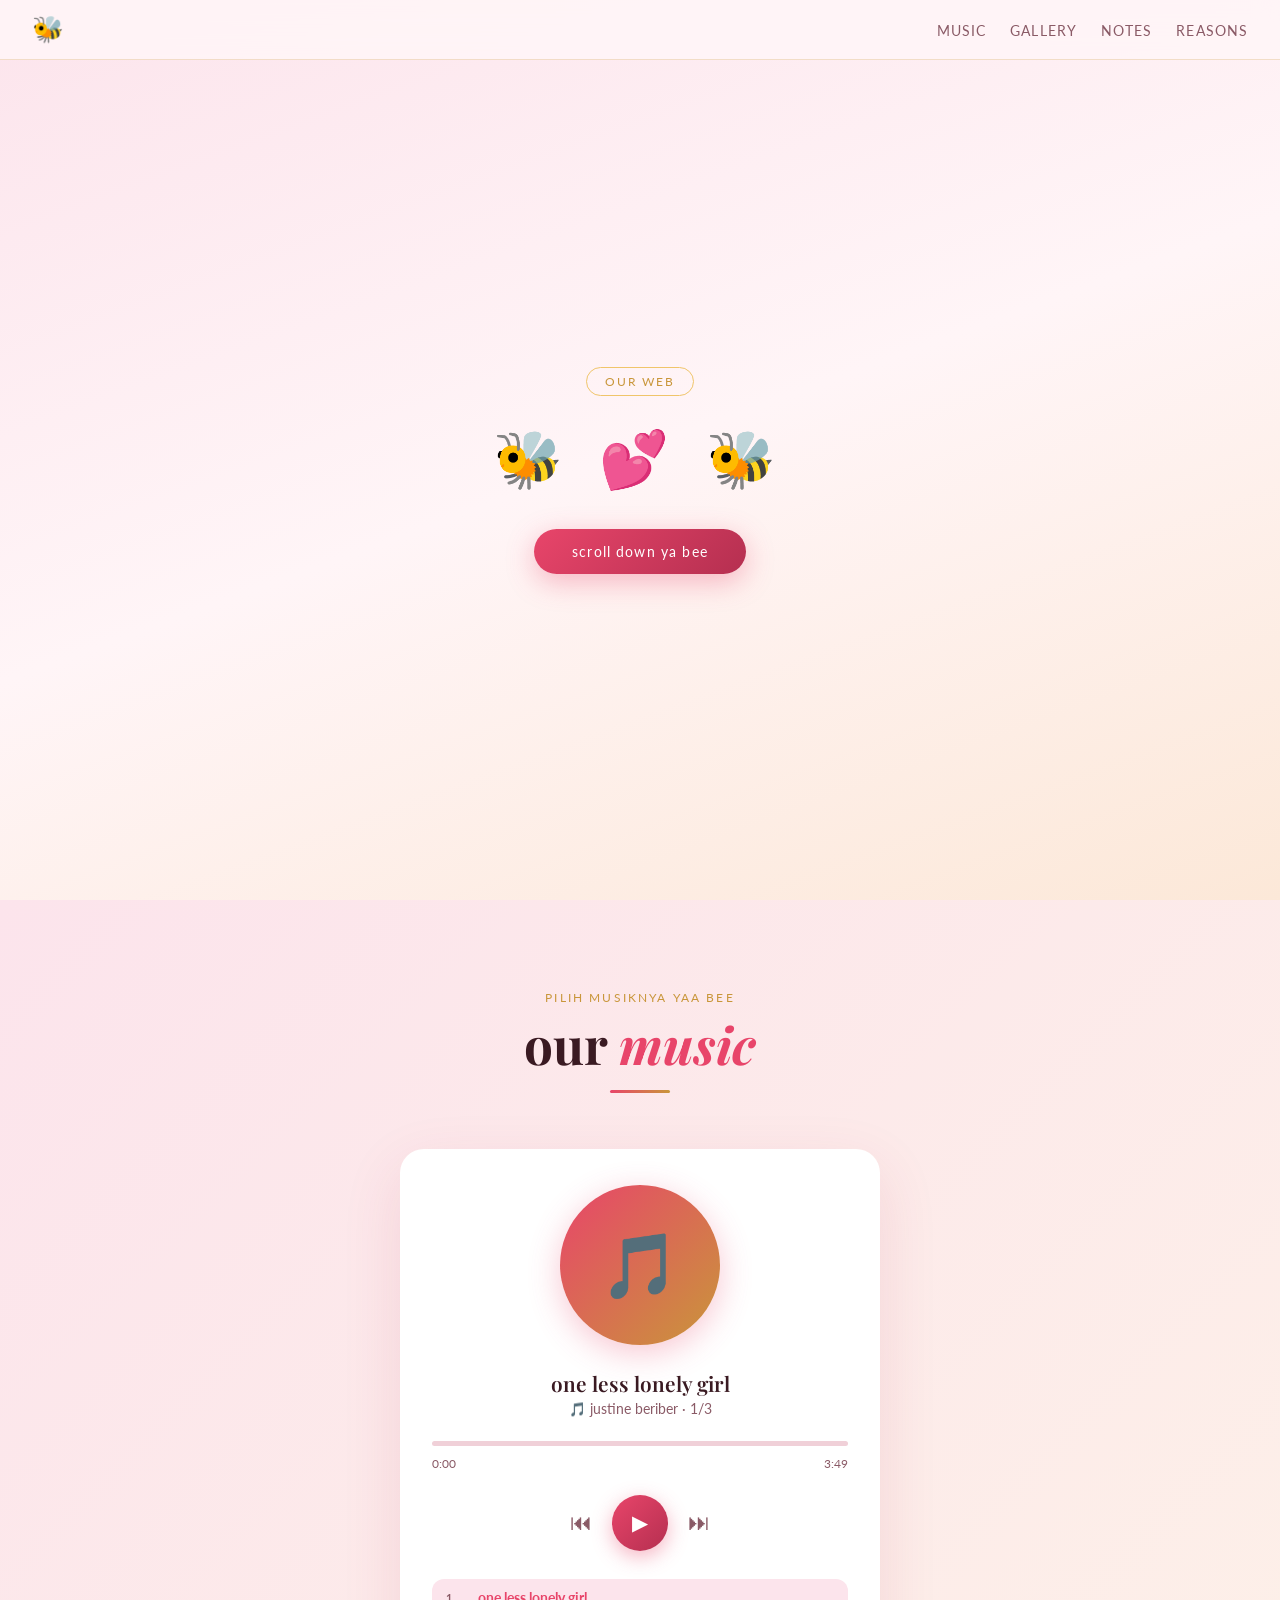
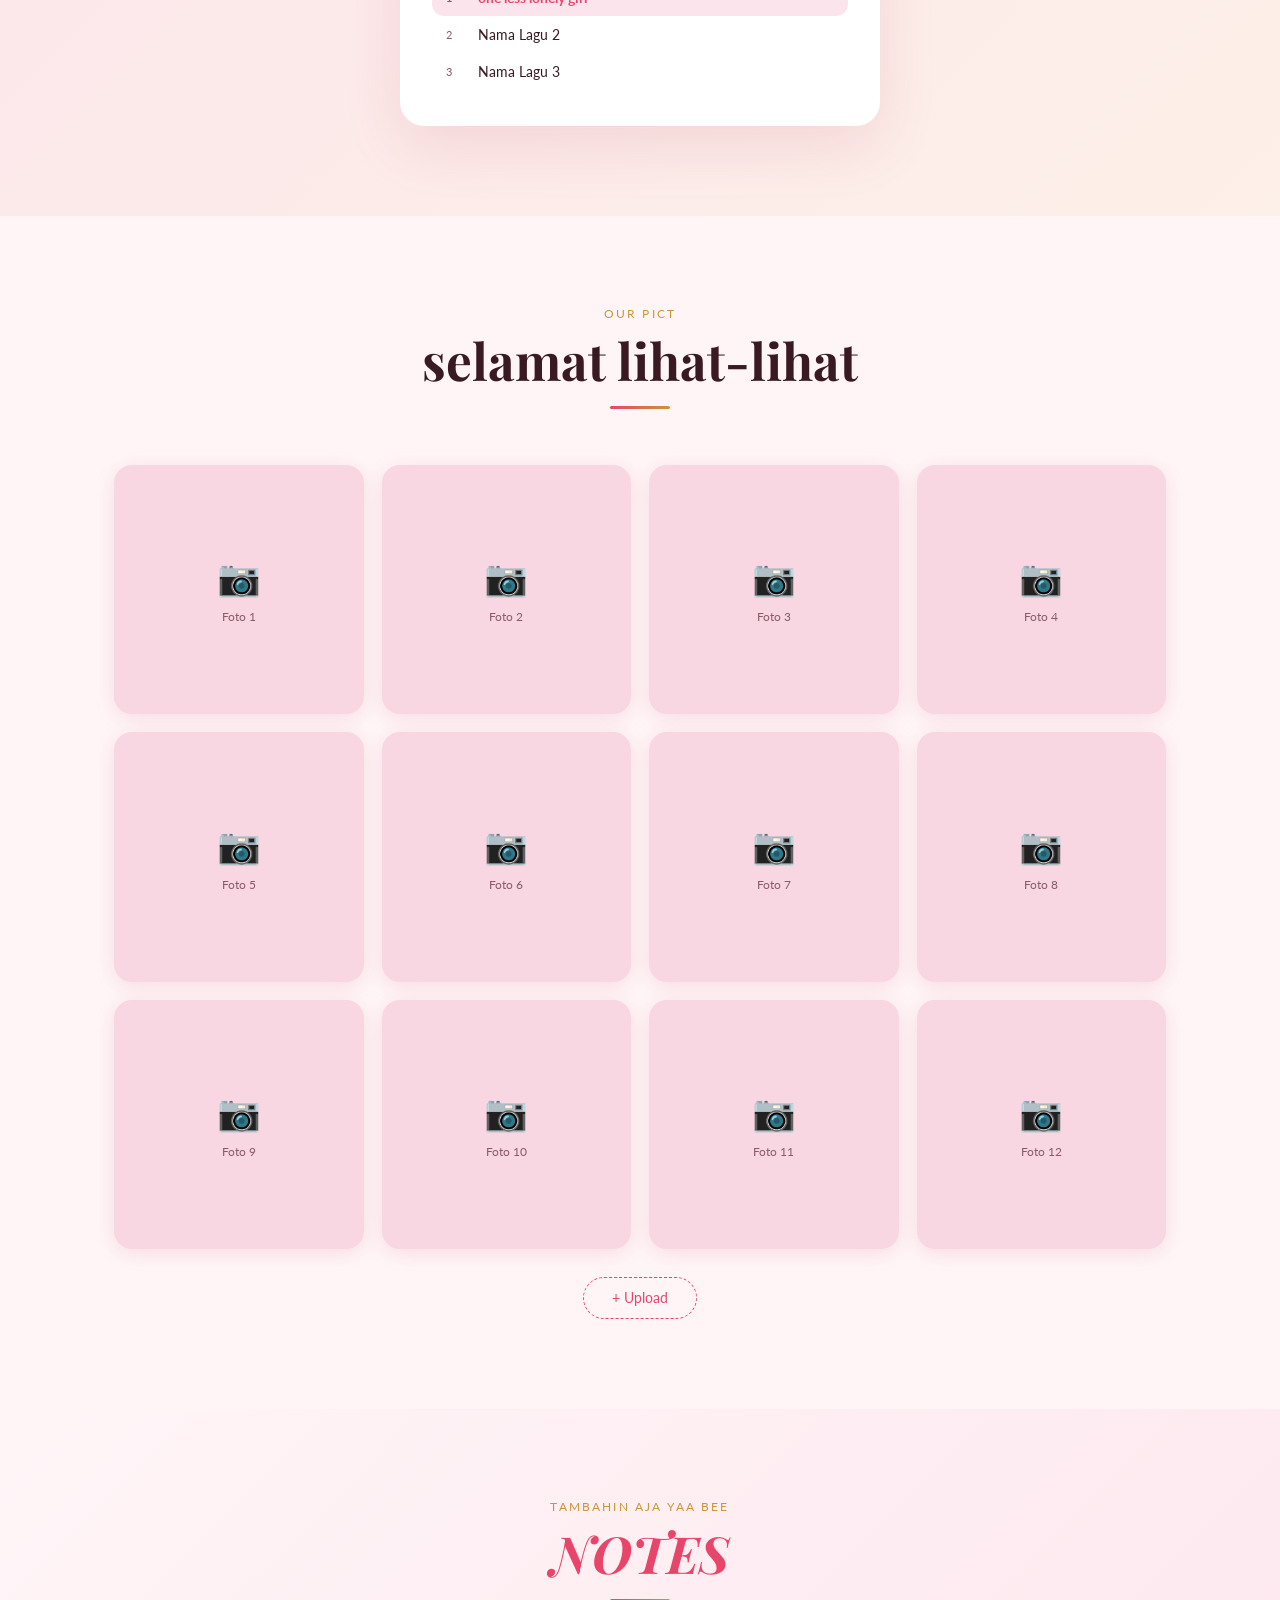
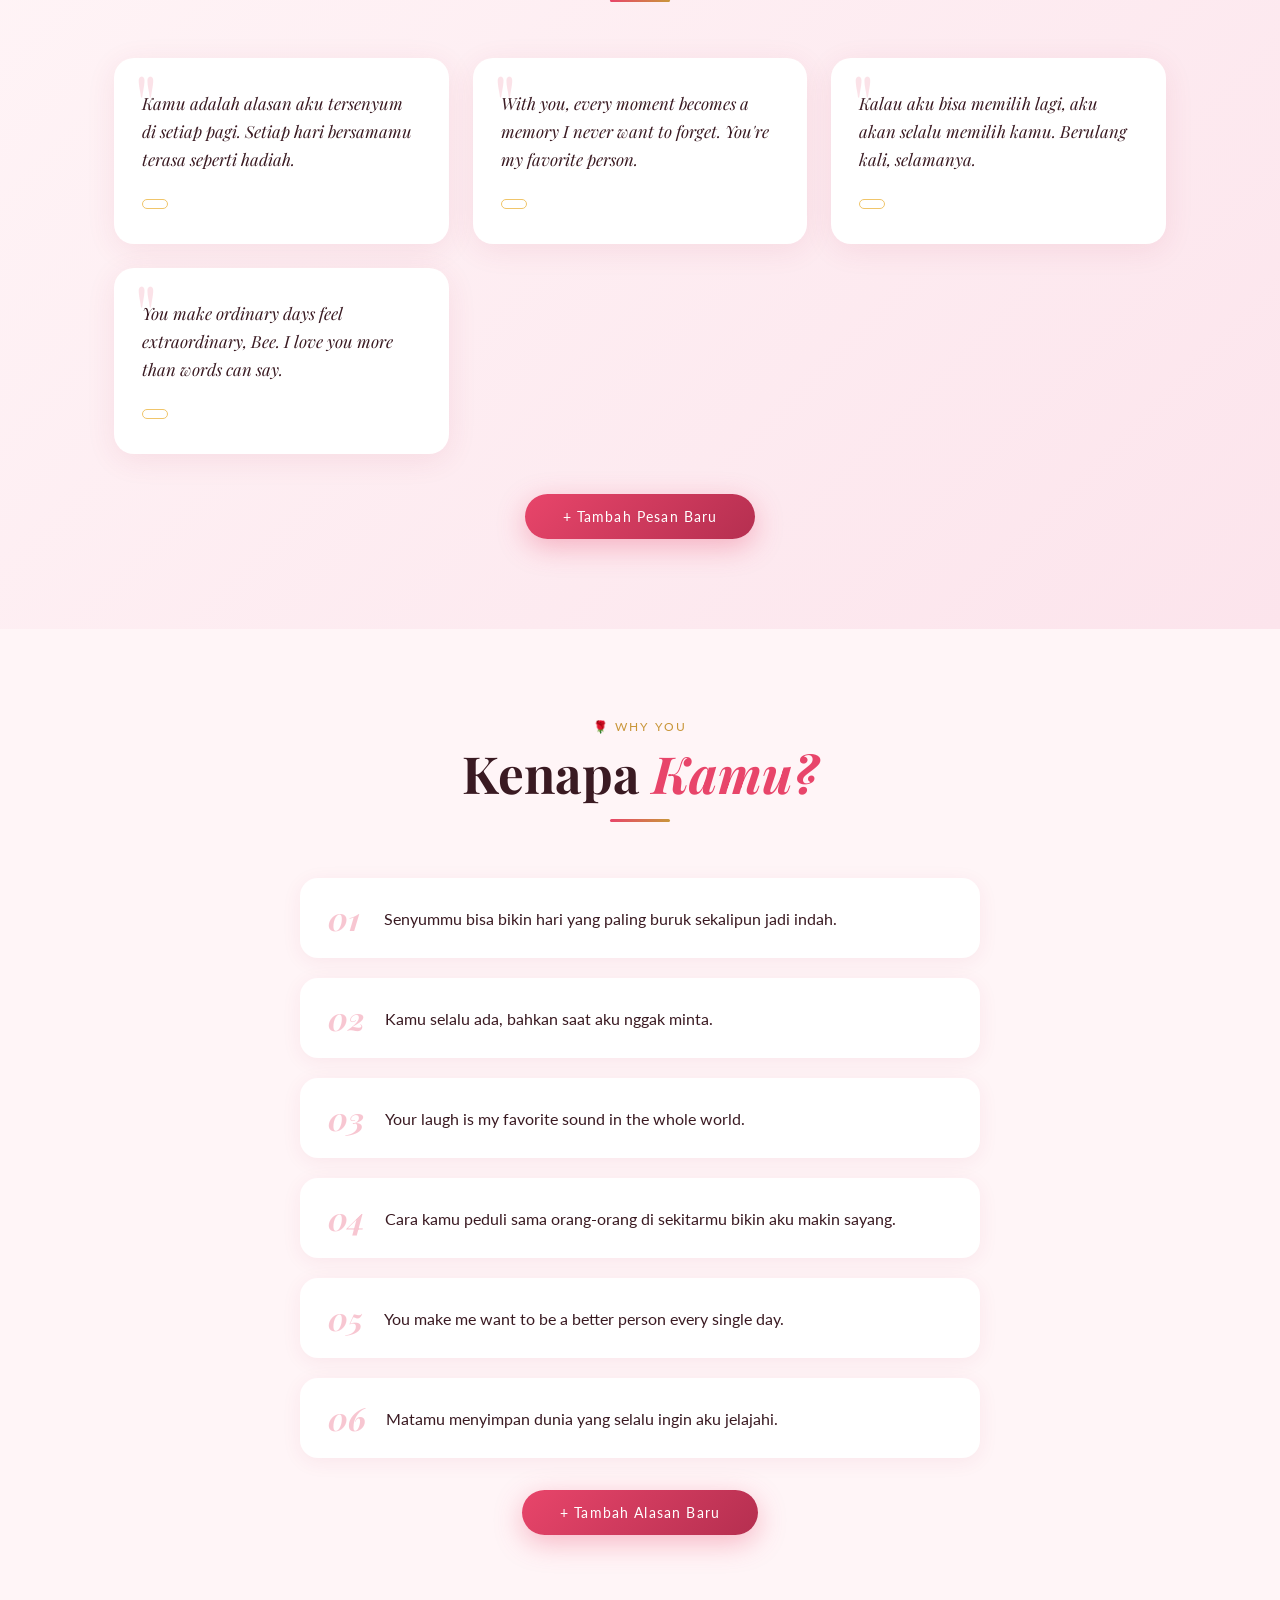
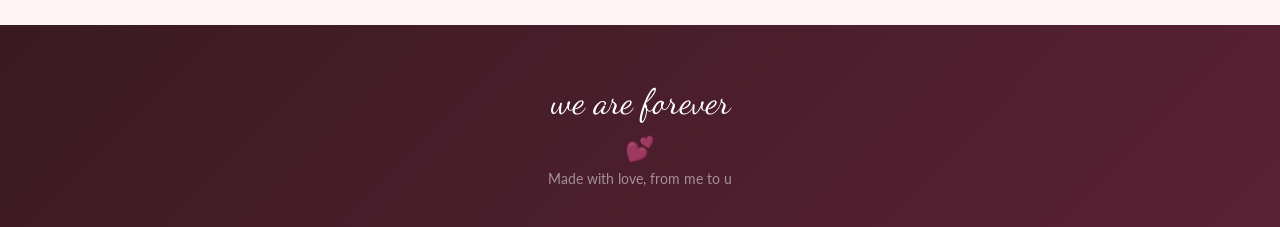
==== index.html @ 122259ce "Add files via upload" ====
<!DOCTYPE html>
<html lang="id">
<head>
  <meta charset="UTF-8" />
  <meta name="viewport" content="width=device-width, initial-scale=1.0" />
  <title> 🐝💕</title>

  <!-- Google Fonts -->
  <link href="https://fonts.googleapis.com/css2?family=Playfair+Display:ital,wght@0,400;0,600;0,700;1,400;1,600&family=Lato:wght@300;400;700&family=Dancing+Script:wght@500;700&display=swap" rel="stylesheet" />

  <!-- Stylesheet -->
  <link rel="stylesheet" href="style.css" />
</head>
<body>

  <!-- ════════════════════════════════════════════
       FLOATING PARTICLES (dibuat otomatis oleh JS)
       ════════════════════════════════════════════ -->
  <div id="particles"></div>

  <!-- ════════════════════════════════════════════
       NAVIGASI
       ════════════════════════════════════════════ -->
  <nav>
    <div class="nav-logo">🐝</div>
    <ul class="nav-links">
      <li><a href="#music">Music</a></li>
      <li><a href="#gallery">Gallery</a></li>
      <li><a href="#notes">Notes</a></li>
      <li><a href="#reasons">Reasons</a></li>
    </ul>
  </nav>

  <!-- ════════════════════════════════════════════
       HERO
       ════════════════════════════════════════════ -->
  <section class="hero">
    <div class="hero-badge">our web</div>
    <div class="hero-bees">🐝 💕 🐝</div>
    <a href="#music" class="btn-primary">scroll down ya bee</a>
  </section>

  <!-- ════════════════════════════════════════════
       MUSIC PLAYER
       ════════════════════════════════════════════ -->
  <section class="music-section" id="music">
    <div class="section-inner">
      <div class="section-title fade-in">
        <span class="eyebrow">pilih musiknya yaa bee</span>
        <h2>our <em>music</em></h2>
        <span class="divider"></span>
      </div>

      <div class="music-player fade-in">
        <!-- Cover album, klik untuk play/pause -->
        <div class="music-cover" id="music-cover" onclick="togglePlay()">
          <span id="cover-icon">🎵</span>
        </div>

        <!-- Judul lagu & info ditampilkan dari JS -->
        <div class="music-title" id="music-title">No Track Loaded</div>
        <div class="music-artist" id="music-artist">Tambahkan lagu di script.js</div>

        <!-- Progress bar -->
        <div class="music-progress-wrap" onclick="seekMusic(event)">
          <div class="music-progress-bar" id="progress-bar"></div>
        </div>
        <div class="music-time">
          <span id="time-current">0:00</span>
          <span id="time-total">0:00</span>
        </div>

        <!-- Tombol kontrol -->
        <div class="music-controls">
          <button class="ctrl-btn" onclick="prevTrack()" title="Lagu sebelumnya">⏮</button>
          <button class="play-btn" id="play-btn" onclick="togglePlay()">▶</button>
          <button class="ctrl-btn" onclick="nextTrack()" title="Lagu berikutnya">⏭</button>
        </div>

        <!-- Daftar playlist (dirender otomatis dari array di script.js) -->
        <div class="music-playlist" id="playlist"></div>
      </div>
    </div>
  </section>

  <!-- ════════════════════════════════════════════
       GALERI FOTO
       ════════════════════════════════════════════ -->
  <section class="gallery-section" id="gallery">
    <div class="section-inner">
      <div class="section-title fade-in">
        <span class="eyebrow">Our pict</span>
        <h2>selamat <em></em>lihat-lihat</h2>
        <span class="divider"></span>
      </div>

      <!-- Grid foto (diisi oleh JS, tiap card punya tombol hapus & crop) -->
      <div class="gallery-grid fade-in" id="gallery-grid"></div>

      <!-- Tombol Upload + Crop -->
      <div class="gallery-upload-wrap fade-in">
        <label class="upload-label" for="photo-input">
          + Upload 
        </label>
        <input type="file" id="photo-input" accept="image/*" style="display:none;" onchange="handlePhotoUpload(event)" />
      </div>
    </div>
  </section>

  <!-- ════════════════════════════════════════════
       LIGHTBOX (fullscreen preview foto)
       ════════════════════════════════════════════ -->
  <div class="lightbox" id="lightbox" onclick="closeLightbox()">
    <button class="lightbox-close" onclick="closeLightbox()">✕</button>
    <img id="lightbox-img" src="" alt="Preview" />
  </div>

  <!-- ════════════════════════════════════════════
       MODAL CROP FOTO
       ════════════════════════════════════════════ -->
  <div class="crop-modal" id="crop-modal">
    <div class="crop-modal-inner">
      <h3 class="crop-title">✂️ Sesuaikan Foto</h3>
      <p class="crop-hint">Geser &amp; zoom untuk memilih area foto</p>

      <div class="crop-container">
        <div class="crop-viewport" id="crop-viewport">
          <img id="crop-img" src="" alt="Crop preview" draggable="false" />
        </div>
        <div class="crop-overlay-frame"></div>
      </div>

      <div class="crop-controls">
        <label class="crop-zoom-label">🔍 Zoom</label>
        <input type="range" id="crop-zoom" min="1" max="3" step="0.01" value="1" oninput="applyCropZoom()" />
      </div>

      <div class="crop-actions">
        <button class="btn-ghost" onclick="cancelCrop()">Batal</button>
        <button class="btn-primary" onclick="confirmCrop()">Pakai Foto Ini ✓</button>
      </div>
    </div>
  </div>

  <!-- ════════════════════════════════════════════
       KATA-KATA CINTA
       ════════════════════════════════════════════ -->
  <section class="notes-section" id="notes">
    <div class="section-inner">
      <div class="section-title fade-in">
        <span class="eyebrow">tambahin aja yaa bee</span>
        <h2> <em>NOTES</em></h2>
        <span class="divider"></span>
      </div>

      <div class="notes-grid fade-in" id="notes-grid"></div>

      <div class="notes-add-wrap fade-in">
        <button class="btn-primary" onclick="toggleNoteEditor()" id="note-toggle-btn">+ Tambah Pesan Baru</button>
        <div class="notes-editor" id="notes-editor">
          <textarea id="note-text-input" placeholder="Tulis kata-katamu di sini... 💕"></textarea>
          <input type="text" id="note-tag-input" placeholder="Label / Tag (contoh: Sayang, Kangen, dll)" />
          <button class="btn-ghost" onclick="cancelNote()">Batal</button>
          <button class="btn-primary" onclick="saveNote()">Simpan 💕</button>
        </div>
      </div>
    </div>
  </section>

  <!-- ════════════════════════════════════════════
       ALASAN KENAPA KAMU
       ════════════════════════════════════════════ -->
  <section class="reasons-section" id="reasons">
    <div class="section-inner">
      <div class="section-title fade-in">
        <span class="eyebrow">🌹 Why You</span>
        <h2>Kenapa <em>Kamu?</em></h2>
        <span class="divider"></span>
      </div>

      <div class="reasons-list fade-in" id="reasons-list"></div>

      <div class="reasons-add-wrap fade-in">
        <button class="btn-primary" onclick="toggleReasonInput()" id="reason-toggle-btn">+ Tambah Alasan Baru</button>
        <br />
        <input type="text" id="reason-input" placeholder="Alasan kamu suka dia... 🌹" />
        <div id="reason-input-btns" style="display:none; margin-top:8px;">
          <button class="btn-ghost" onclick="cancelReason()">Batal</button>
          <button class="btn-primary" onclick="saveReason()">Simpan 🌹</button>
        </div>
      </div>
    </div>
  </section>

  <!-- ════════════════════════════════════════════
       FOOTER
       ════════════════════════════════════════════ -->
  <footer>
    <div class="footer-title">we are forever</div>
    <div class="footer-heart">💕</div>
    <p class="footer-sub">Made with love, from me to u </p>
  </footer>

  <!-- JavaScript -->
  <script src="script.js"></script>
</body>
</html>
---- style.css ----
/* ============================================================
   style.css — Bee & Bee 🐝💕
   Romantis & Elegan: merah muda · merah · emas
   ============================================================ */

/* ── VARIABEL WARNA & TOKEN ─────────────────────────────── */
:root {
  --rose:      #e8456a;
  --rose-dark: #b52f50;
  --blush:     #fce4ec;
  --gold:      #c9963a;
  --gold-lt:   #f0c56a;
  --cream:     #fff5f7;
  --charcoal:  #3a1a22;
  --muted:     #8a5a66;
  --white:     #ffffff;
  --shadow-rose: rgba(181, 47, 80, .12);
}

/* ── RESET & BASE ───────────────────────────────────────── */
*, *::before, *::after {
  box-sizing: border-box;
  margin: 0;
  padding: 0;
}

html { scroll-behavior: smooth; }

body {
  font-family: 'Lato', sans-serif;
  background: var(--cream);
  color: var(--charcoal);
  overflow-x: hidden;
}

/* ── PARTICLES ──────────────────────────────────────────── */
#particles {
  position: fixed;
  inset: 0;
  pointer-events: none;
  z-index: 0;
  overflow: hidden;
}
.particle {
  position: absolute;
  font-size: clamp(14px, 2vw, 22px);
  opacity: 0;
  animation: float-up linear infinite;
  user-select: none;
}
@keyframes float-up {
  0%   { opacity: 0;  transform: translateY(100vh) rotate(0deg); }
  10%  { opacity: .8; }
  90%  { opacity: .6; }
  100% { opacity: 0;  transform: translateY(-10vh) rotate(360deg); }
}

/* ── NAVIGASI ───────────────────────────────────────────── */
nav {
  position: fixed;
  top: 0; left: 0; right: 0;
  z-index: 100;
  display: flex;
  align-items: center;
  justify-content: space-between;
  padding: 14px 32px;
  background: rgba(255, 245, 247, .88);
  backdrop-filter: blur(12px);
  border-bottom: 1px solid rgba(201, 150, 58, .25);
}
.nav-logo {
  font-family: 'Dancing Script', cursive;
  font-size: 1.6rem;
  color: var(--rose);
}
.nav-links {
  display: flex;
  gap: 24px;
  list-style: none;
}
.nav-links a {
  text-decoration: none;
  font-size: .85rem;
  letter-spacing: .08em;
  text-transform: uppercase;
  color: var(--muted);
  transition: color .3s;
}
.nav-links a:hover { color: var(--rose); }

/* ── TOMBOL ─────────────────────────────────────────────── */
.btn-primary {
  display: inline-block;
  padding: 14px 38px;
  background: linear-gradient(135deg, var(--rose), var(--rose-dark));
  color: var(--white);
  border: none;
  border-radius: 50px;
  font-family: 'Lato', sans-serif;
  font-size: .9rem;
  letter-spacing: .08em;
  cursor: pointer;
  text-decoration: none;
  box-shadow: 0 8px 28px rgba(232, 69, 106, .35);
  transition: transform .25s, box-shadow .25s;
}
.btn-primary:hover {
  transform: translateY(-3px);
  box-shadow: 0 14px 36px rgba(232, 69, 106, .45);
}
.btn-ghost {
  padding: 11px 26px;
  border-radius: 40px;
  border: 1.5px solid var(--rose);
  background: none;
  color: var(--rose);
  font-size: .85rem;
  cursor: pointer;
  transition: background .2s, color .2s;
  margin-right: 10px;
}
.btn-ghost:hover { background: var(--rose); color: var(--white); }

/* ── HERO ───────────────────────────────────────────────── */
.hero {
  position: relative;
  z-index: 1;
  min-height: 100vh;
  display: flex;
  flex-direction: column;
  align-items: center;
  justify-content: center;
  text-align: center;
  padding: 100px 24px 60px;
  background: linear-gradient(160deg, #fce4ec 0%, #fff5f7 50%, #fce8d8 100%);
}
.hero-badge {
  display: inline-block;
  font-size: .75rem;
  letter-spacing: .15em;
  text-transform: uppercase;
  color: var(--gold);
  border: 1px solid var(--gold-lt);
  padding: 6px 18px;
  border-radius: 40px;
  margin-bottom: 28px;
}
.hero h1 {
  font-family: 'Playfair Display', serif;
  font-size: clamp(3rem, 8vw, 6.5rem);
  font-weight: 700;
  line-height: 1.05;
  color: var(--charcoal);
  margin-bottom: 12px;
}
.hero h1 span { color: var(--rose); font-style: italic; }
.hero-sub {
  font-family: 'Dancing Script', cursive;
  font-size: clamp(1.3rem, 3.5vw, 2rem);
  color: var(--muted);
  margin-bottom: 36px;
}
.hero-bees {
  font-size: clamp(2rem, 5vw, 3.5rem);
  letter-spacing: .2em;
  margin-bottom: 36px;
  animation: pulse-bees 2.4s ease-in-out infinite;
}
@keyframes pulse-bees {
  0%, 100% { transform: scale(1); }
  50%       { transform: scale(1.1); }
}

/* ── SECTION WRAPPER ────────────────────────────────────── */
section { position: relative; z-index: 1; }
.section-inner {
  max-width: 1100px;
  margin: 0 auto;
  padding: 90px 24px;
}
.section-title { text-align: center; margin-bottom: 56px; }
.section-title .eyebrow {
  display: block;
  font-size: .75rem;
  letter-spacing: .18em;
  text-transform: uppercase;
  color: var(--gold);
  margin-bottom: 10px;
}
.section-title h2 {
  font-family: 'Playfair Display', serif;
  font-size: clamp(2rem, 4.5vw, 3.2rem);
  font-weight: 700;
  color: var(--charcoal);
  line-height: 1.15;
}
.section-title h2 em { color: var(--rose); font-style: italic; }
.divider {
  display: block;
  width: 60px;
  height: 3px;
  background: linear-gradient(90deg, var(--rose), var(--gold));
  border-radius: 2px;
  margin: 16px auto 0;
}

/* ── MUSIC PLAYER ───────────────────────────────────────── */
.music-section {
  background: linear-gradient(135deg, #fce4ec, #fdf0e8);
}
.music-player {
  background: var(--white);
  border-radius: 24px;
  padding: 36px 32px;
  max-width: 480px;
  margin: 0 auto;
  box-shadow: 0 20px 60px var(--shadow-rose);
  text-align: center;
}
.music-cover {
  width: 160px;
  height: 160px;
  border-radius: 50%;
  margin: 0 auto 24px;
  background: linear-gradient(135deg, var(--rose), var(--gold));
  display: flex;
  align-items: center;
  justify-content: center;
  font-size: 4rem;
  box-shadow: 0 8px 32px rgba(232, 69, 106, .3);
  cursor: pointer;
  position: relative;
  overflow: hidden;
}
.music-cover.spinning { animation: spin 4s linear infinite; }
@keyframes spin { to { transform: rotate(360deg); } }

.music-title {
  font-family: 'Playfair Display', serif;
  font-size: 1.3rem;
  font-weight: 600;
  color: var(--charcoal);
  margin-bottom: 4px;
}
.music-artist {
  font-size: .85rem;
  color: var(--muted);
  margin-bottom: 24px;
}
.music-progress-wrap {
  width: 100%;
  height: 5px;
  background: #f0d0d8;
  border-radius: 4px;
  margin-bottom: 10px;
  cursor: pointer;
  overflow: hidden;
}
.music-progress-bar {
  height: 100%;
  background: linear-gradient(90deg, var(--rose), var(--gold));
  border-radius: 4px;
  width: 0%;
  transition: width .5s linear;
}
.music-time {
  display: flex;
  justify-content: space-between;
  font-size: .75rem;
  color: var(--muted);
  margin-bottom: 24px;
}
.music-controls {
  display: flex;
  align-items: center;
  justify-content: center;
  gap: 20px;
  margin-bottom: 28px;
}
.ctrl-btn {
  background: none;
  border: none;
  cursor: pointer;
  color: var(--muted);
  font-size: 1.4rem;
  transition: color .2s, transform .2s;
}
.ctrl-btn:hover { color: var(--rose); transform: scale(1.15); }
.play-btn {
  width: 56px;
  height: 56px;
  border-radius: 50%;
  background: linear-gradient(135deg, var(--rose), var(--rose-dark));
  border: none;
  cursor: pointer;
  display: flex;
  align-items: center;
  justify-content: center;
  color: var(--white);
  font-size: 1.3rem;
  box-shadow: 0 6px 20px rgba(232, 69, 106, .4);
  transition: transform .2s, box-shadow .2s;
}
.play-btn:hover {
  transform: scale(1.08);
  box-shadow: 0 10px 28px rgba(232, 69, 106, .5);
}
.music-playlist { margin-top: 4px; text-align: left; }
.playlist-item {
  display: flex;
  align-items: center;
  gap: 12px;
  padding: 10px 14px;
  border-radius: 12px;
  cursor: pointer;
  transition: background .2s;
  font-size: .88rem;
  color: var(--charcoal);
}
.playlist-item:hover,
.playlist-item.active { background: #fce4ec; }
.playlist-item.active { color: var(--rose); font-weight: 700; }
.playlist-num { font-size: .7rem; color: var(--muted); width: 20px; }

/* ── GALERI ─────────────────────────────────────────────── */
.gallery-section { background: var(--cream); }
.gallery-grid {
  display: grid;
  grid-template-columns: repeat(auto-fill, minmax(220px, 1fr));
  gap: 18px;
  margin-bottom: 28px;
}

/* Card foto */
.gallery-card {
  border-radius: 18px;
  overflow: hidden;
  aspect-ratio: 1 / 1;
  background: #f8d7e3;
  position: relative;
  cursor: pointer;
  box-shadow: 0 4px 20px var(--shadow-rose);
  transition: transform .3s, box-shadow .3s;
}
.gallery-card:hover {
  transform: translateY(-6px) scale(1.02);
  box-shadow: 0 16px 40px rgba(181, 47, 80, .2);
}
.gallery-card img {
  width: 100%;
  height: 100%;
  object-fit: cover;
  display: block;
  transition: transform .4s;
}
.gallery-card:hover img { transform: scale(1.05); }

/* Placeholder slot kosong */
.gallery-card .placeholder-icon {
  position: absolute;
  inset: 0;
  display: flex;
  flex-direction: column;
  align-items: center;
  justify-content: center;
  font-size: 2.2rem;
  color: var(--rose);
  gap: 10px;
}
.gallery-card .placeholder-icon span {
  font-size: .75rem;
  color: var(--muted);
  font-family: 'Lato', sans-serif;
}

/* Caption hover */
.photo-caption-overlay {
  position: absolute;
  bottom: 0; left: 0; right: 0;
  background: linear-gradient(transparent, rgba(60, 10, 20, .55));
  padding: 16px 14px 12px;
  font-family: 'Dancing Script', cursive;
  font-size: 1rem;
  color: var(--white);
  opacity: 0;
  transition: opacity .3s;
}
.gallery-card:hover .photo-caption-overlay { opacity: 1; }

/* Tombol hapus — muncul saat hover, tidak mencolok */
.gallery-card .delete-btn {
  position: absolute;
  top: 8px;
  right: 8px;
  width: 28px;
  height: 28px;
  border-radius: 50%;
  background: rgba(255, 255, 255, .75);
  border: none;
  cursor: pointer;
  display: flex;
  align-items: center;
  justify-content: center;
  font-size: .8rem;
  color: var(--rose-dark);
  opacity: 0;
  transition: opacity .2s, background .2s;
  z-index: 10;
  backdrop-filter: blur(4px);
}
.gallery-card:hover .delete-btn { opacity: 1; }
.gallery-card .delete-btn:hover { background: rgba(255, 255, 255, .95); }

/* Tombol upload */
.gallery-upload-wrap { text-align: center; }
.upload-label {
  display: inline-flex;
  align-items: center;
  gap: 8px;
  padding: 12px 28px;
  border-radius: 40px;
  border: 1.5px dashed var(--rose);
  color: var(--rose);
  font-size: .85rem;
  cursor: pointer;
  transition: background .2s;
}
.upload-label:hover { background: rgba(232, 69, 106, .06); }

/* ── LIGHTBOX ───────────────────────────────────────────── */
.lightbox {
  display: none;
  position: fixed;
  inset: 0;
  z-index: 500;
  background: rgba(30, 5, 12, .88);
  align-items: center;
  justify-content: center;
  backdrop-filter: blur(6px);
}
.lightbox.open { display: flex; }
.lightbox img {
  max-width: 90vw;
  max-height: 85vh;
  border-radius: 12px;
  box-shadow: 0 20px 60px rgba(0, 0, 0, .4);
}
.lightbox-close {
  position: absolute;
  top: 20px; right: 28px;
  color: var(--white);
  font-size: 2rem;
  cursor: pointer;
  background: none;
  border: none;
  line-height: 1;
}

/* ── MODAL CROP ─────────────────────────────────────────── */
.crop-modal {
  display: none;
  position: fixed;
  inset: 0;
  z-index: 600;
  background: rgba(30, 5, 12, .8);
  align-items: center;
  justify-content: center;
  backdrop-filter: blur(6px);
}
.crop-modal.open { display: flex; }
.crop-modal-inner {
  background: var(--white);
  border-radius: 24px;
  padding: 32px 28px;
  max-width: 420px;
  width: 90vw;
  text-align: center;
  box-shadow: 0 24px 64px rgba(30, 5, 12, .3);
}
.crop-title {
  font-family: 'Playfair Display', serif;
  font-size: 1.3rem;
  color: var(--charcoal);
  margin-bottom: 6px;
}
.crop-hint {
  font-size: .8rem;
  color: var(--muted);
  margin-bottom: 18px;
}

/* Viewport crop — persegi, bisa drag gambar */
.crop-container {
  position: relative;
  width: 280px;
  height: 280px;
  margin: 0 auto 20px;
  border-radius: 12px;
  overflow: hidden;
  background: #f0d0d8;
  touch-action: none;
}
.crop-viewport {
  width: 100%;
  height: 100%;
  overflow: hidden;
  position: relative;
  cursor: grab;
}
.crop-viewport:active { cursor: grabbing; }
.crop-viewport img {
  position: absolute;
  top: 0; left: 0;
  transform-origin: 0 0;
  user-select: none;
  -webkit-user-drag: none;
}

/* Bingkai overlay crop */
.crop-overlay-frame {
  position: absolute;
  inset: 0;
  border: 2px dashed rgba(232, 69, 106, .6);
  border-radius: 12px;
  pointer-events: none;
}

.crop-controls {
  display: flex;
  align-items: center;
  gap: 12px;
  margin-bottom: 24px;
}
.crop-zoom-label { font-size: .8rem; color: var(--muted); white-space: nowrap; }
#crop-zoom {
  flex: 1;
  accent-color: var(--rose);
  cursor: pointer;
}
.crop-actions { display: flex; justify-content: center; gap: 10px; }

/* ── LOVE NOTES ─────────────────────────────────────────── */
.notes-section {
  background: linear-gradient(135deg, #fff5f7, #fce4ec);
}
.notes-grid {
  display: grid;
  grid-template-columns: repeat(auto-fill, minmax(280px, 1fr));
  gap: 24px;
}
.note-card {
  background: var(--white);
  border-radius: 20px;
  padding: 32px 28px;
  box-shadow: 0 6px 30px rgba(181, 47, 80, .09);
  position: relative;
  transition: transform .3s, box-shadow .3s;
}
.note-card:hover {
  transform: translateY(-5px);
  box-shadow: 0 16px 40px rgba(181, 47, 80, .15);
}
.note-card::before {
  content: '"';
  font-family: 'Playfair Display', serif;
  font-size: 5rem;
  line-height: .7;
  color: var(--rose);
  opacity: .15;
  position: absolute;
  top: 16px; left: 20px;
}
.note-text {
  font-family: 'Playfair Display', serif;
  font-style: italic;
  font-size: 1.05rem;
  color: var(--charcoal);
  line-height: 1.65;
  margin-bottom: 20px;
}
.note-tag {
  display: inline-block;
  font-size: .7rem;
  letter-spacing: .12em;
  text-transform: uppercase;
  color: var(--gold);
  border: 1px solid var(--gold-lt);
  padding: 4px 12px;
  border-radius: 20px;
}
.notes-add-wrap { margin-top: 40px; text-align: center; }
.notes-editor {
  background: var(--white);
  border-radius: 20px;
  padding: 32px;
  max-width: 600px;
  margin: 20px auto 0;
  box-shadow: 0 6px 30px rgba(181, 47, 80, .08);
  display: none;
}
.notes-editor.open { display: block; }
.notes-editor textarea {
  width: 100%;
  border: 1.5px solid #f0d0d8;
  border-radius: 12px;
  padding: 14px 16px;
  font-family: 'Playfair Display', serif;
  font-size: 1rem;
  font-style: italic;
  color: var(--charcoal);
  resize: vertical;
  min-height: 100px;
  outline: none;
  margin-bottom: 14px;
  transition: border-color .2s;
}
.notes-editor textarea:focus { border-color: var(--rose); }
.notes-editor input[type="text"] {
  width: 100%;
  border: 1.5px solid #f0d0d8;
  border-radius: 12px;
  padding: 10px 16px;
  font-family: 'Lato', sans-serif;
  font-size: .88rem;
  color: var(--charcoal);
  outline: none;
  margin-bottom: 18px;
  transition: border-color .2s;
}
.notes-editor input[type="text"]:focus { border-color: var(--gold); }

/* ── REASONS ────────────────────────────────────────────── */
.reasons-section { background: var(--cream); }
.reasons-list {
  display: flex;
  flex-direction: column;
  gap: 20px;
  max-width: 680px;
  margin: 0 auto;
}
.reason-item {
  display: flex;
  align-items: flex-start;
  gap: 20px;
  background: var(--white);
  border-radius: 18px;
  padding: 24px 28px;
  box-shadow: 0 4px 20px rgba(181, 47, 80, .07);
  transition: transform .3s;
}
.reason-item:hover { transform: translateX(6px); }
.reason-num {
  font-family: 'Playfair Display', serif;
  font-size: 2rem;
  font-weight: 700;
  font-style: italic;
  color: var(--rose);
  opacity: .3;
  line-height: 1;
  min-width: 36px;
}
.reason-text {
  font-size: 1rem;
  color: var(--charcoal);
  line-height: 1.6;
  padding-top: 4px;
}
.reasons-add-wrap { margin-top: 32px; text-align: center; }
#reason-input {
  width: 100%;
  max-width: 600px;
  border: 1.5px solid #f0d0d8;
  border-radius: 12px;
  padding: 12px 18px;
  font-family: 'Lato', sans-serif;
  font-size: .95rem;
  color: var(--charcoal);
  outline: none;
  margin-bottom: 14px;
  display: none;
  transition: border-color .2s;
}
#reason-input:focus { border-color: var(--rose); }
#reason-input.open { display: block; }

/* ── FOOTER ─────────────────────────────────────────────── */
footer {
  text-align: center;
  padding: 56px 24px 40px;
  background: linear-gradient(135deg, #3a1a22, #5a2235);
  color: rgba(255, 255, 255, .5);
}
.footer-title {
  font-family: 'Dancing Script', cursive;
  font-size: 2.2rem;
  color: var(--white);
  margin-bottom: 10px;
}
.footer-heart {
  font-size: 1.5rem;
  animation: pulse-bees 2s ease-in-out infinite;
  display: inline-block;
}
.footer-sub { font-size: .85rem; margin-top: 8px; }
.footer-credit { margin-top: 32px; font-size: .72rem; opacity: .4; }

/* ── SCROLL FADE-IN ─────────────────────────────────────── */
.fade-in {
  opacity: 0;
  transform: translateY(30px);
  transition: opacity .7s ease, transform .7s ease;
}
.fade-in.visible { opacity: 1; transform: none; }

/* ── RESPONSIF ──────────────────────────────────────────── */
@media (max-width: 700px) {
  nav { padding: 12px 18px; }
  .nav-links { gap: 14px; }
  .nav-links a { font-size: .75rem; }
  .section-inner { padding: 64px 18px; }
  .gallery-grid { grid-template-columns: repeat(2, 1fr); gap: 12px; }
  .crop-modal-inner { padding: 24px 18px; }
  .crop-container { width: 240px; height: 240px; }
}
@media (max-width: 460px) {
  .nav-links { display: none; }
}
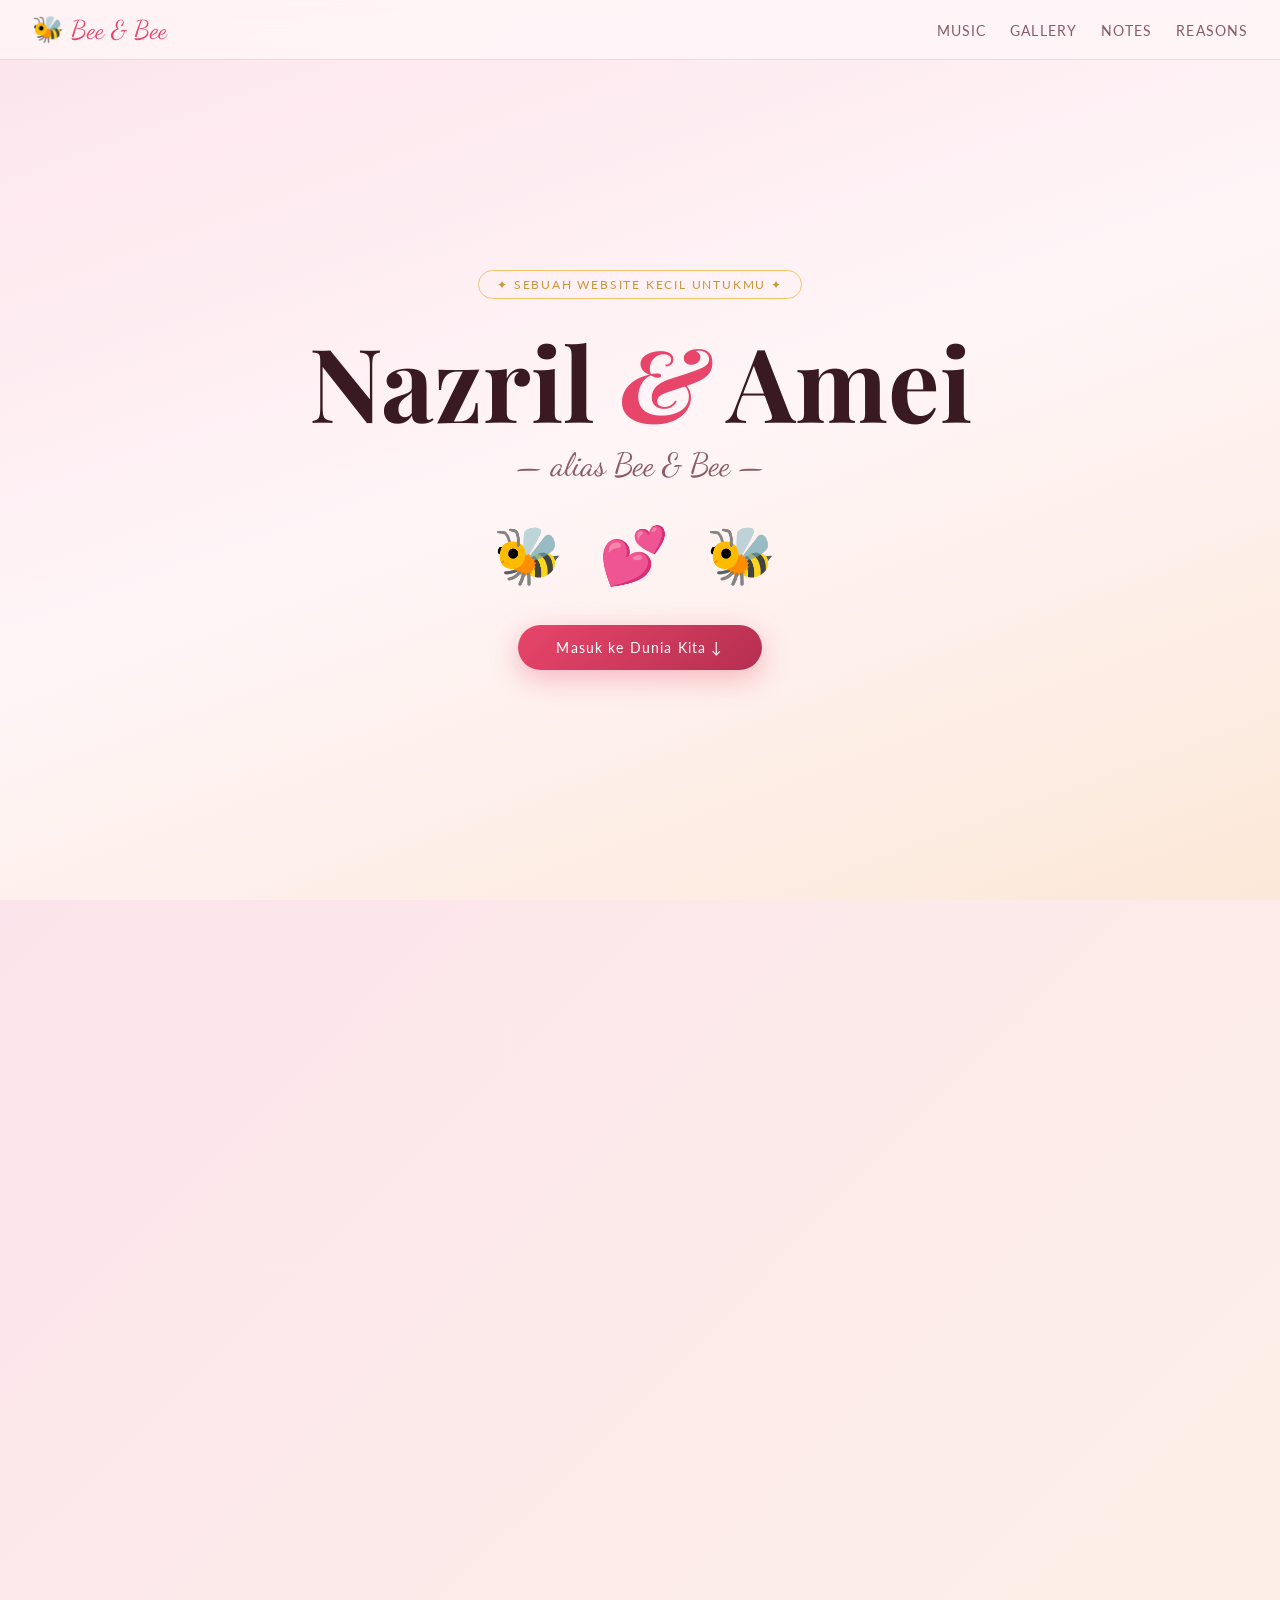
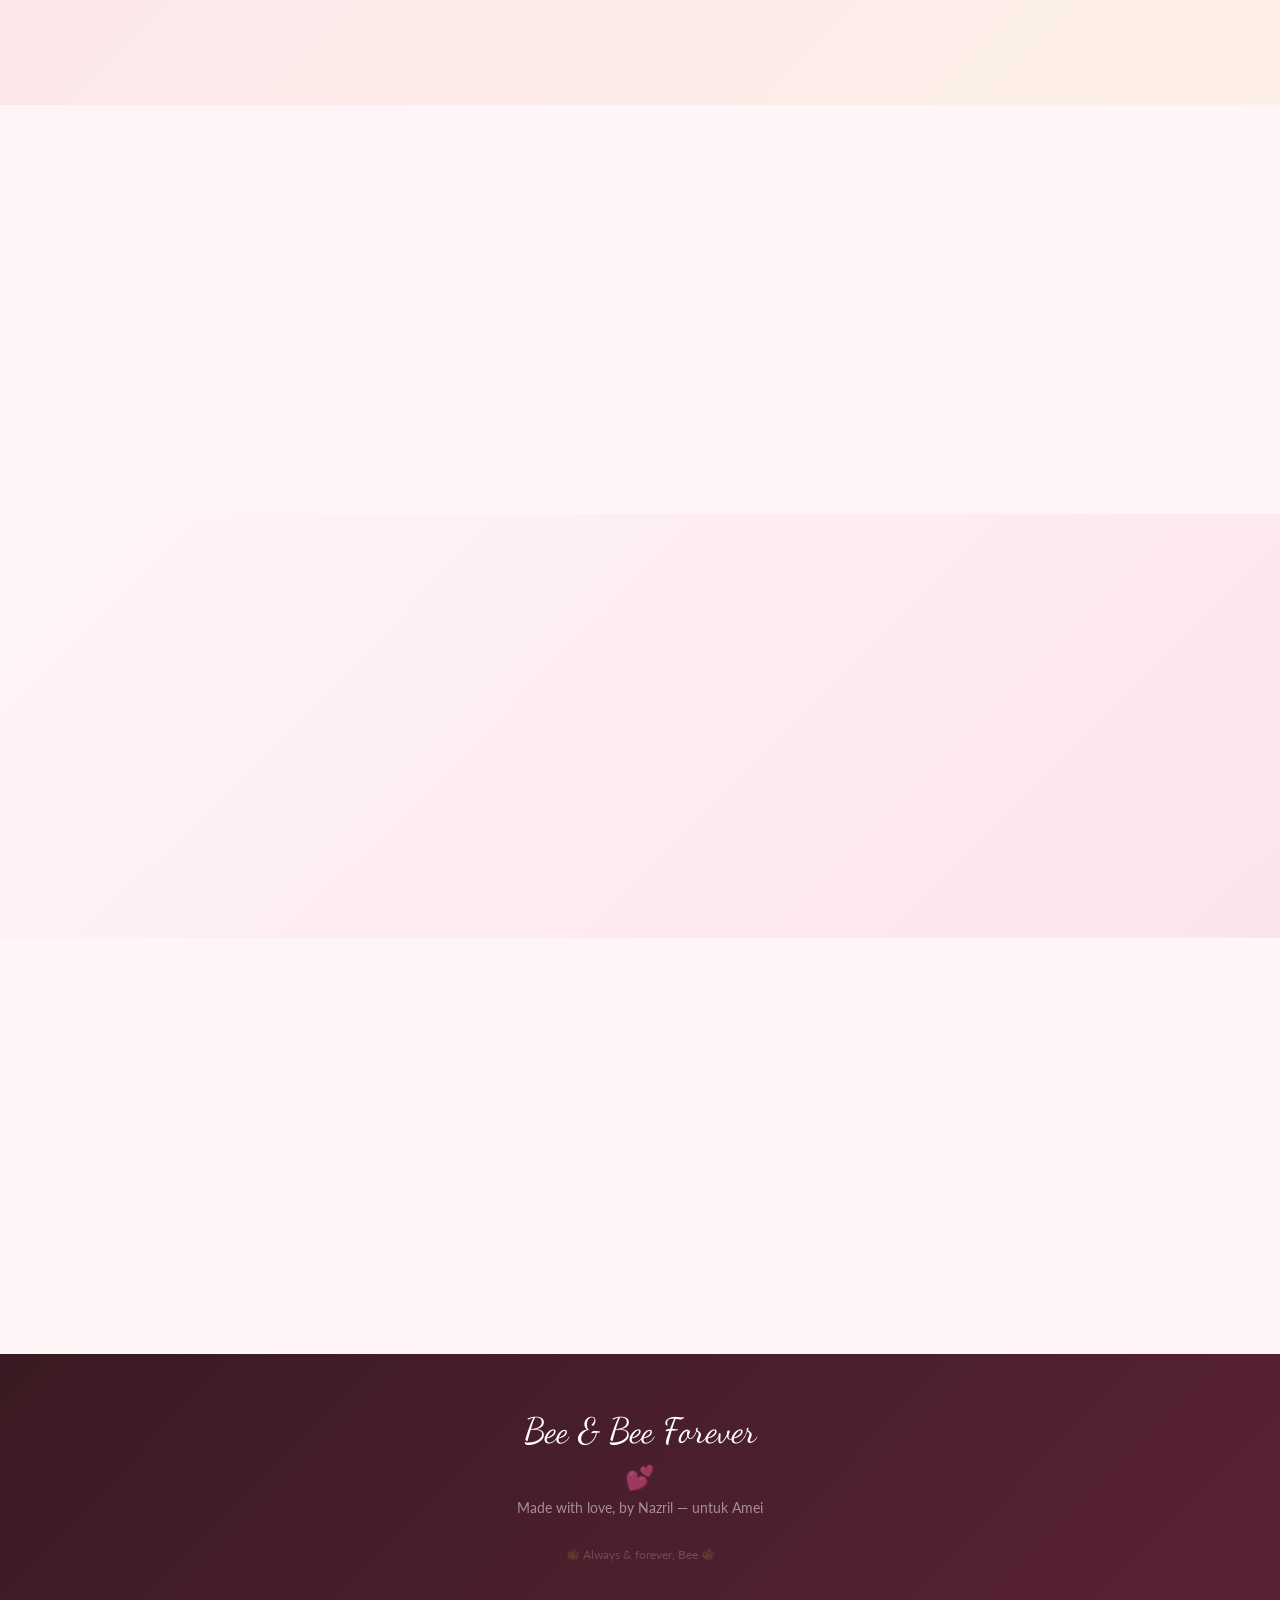
==== commit 77341e22: "Add files via upload" ====
--- a/index.html
+++ b/index.html
@@ -3,7 +3,7 @@
 <head>
   <meta charset="UTF-8" />
   <meta name="viewport" content="width=device-width, initial-scale=1.0" />
-  <title> 🐝💕</title>
+  <title>Bee & Bee 🐝💕</title>
 
   <!-- Google Fonts -->
   <link href="https://fonts.googleapis.com/css2?family=Playfair+Display:ital,wght@0,400;0,600;0,700;1,400;1,600&family=Lato:wght@300;400;700&family=Dancing+Script:wght@500;700&display=swap" rel="stylesheet" />
@@ -22,7 +22,7 @@
        NAVIGASI
        ════════════════════════════════════════════ -->
   <nav>
-    <div class="nav-logo">🐝</div>
+    <div class="nav-logo">🐝 Bee &amp; Bee</div>
     <ul class="nav-links">
       <li><a href="#music">Music</a></li>
       <li><a href="#gallery">Gallery</a></li>
@@ -35,9 +35,11 @@
        HERO
        ════════════════════════════════════════════ -->
   <section class="hero">
-    <div class="hero-badge">our web</div>
+    <div class="hero-badge">✦ Sebuah Website Kecil Untukmu ✦</div>
+    <h1>Nazril <span>&amp;</span> Amei</h1>
+    <p class="hero-sub">— alias Bee &amp; Bee —</p>
     <div class="hero-bees">🐝 💕 🐝</div>
-    <a href="#music" class="btn-primary">scroll down ya bee</a>
+    <a href="#music" class="btn-primary">Masuk ke Dunia Kita ↓</a>
   </section>
 
   <!-- ════════════════════════════════════════════
@@ -46,8 +48,8 @@
   <section class="music-section" id="music">
     <div class="section-inner">
       <div class="section-title fade-in">
-        <span class="eyebrow">pilih musiknya yaa bee</span>
-        <h2>our <em>music</em></h2>
+        <span class="eyebrow">♪ Our Soundtrack</span>
+        <h2>Musik <em>Kita</em></h2>
         <span class="divider"></span>
       </div>
 
@@ -89,8 +91,8 @@
   <section class="gallery-section" id="gallery">
     <div class="section-inner">
       <div class="section-title fade-in">
-        <span class="eyebrow">Our pict</span>
-        <h2>selamat <em></em>lihat-lihat</h2>
+        <span class="eyebrow">📷 Our Memories</span>
+        <h2>Galeri <em>Kenangan</em></h2>
         <span class="divider"></span>
       </div>
 
@@ -100,7 +102,7 @@
       <!-- Tombol Upload + Crop -->
       <div class="gallery-upload-wrap fade-in">
         <label class="upload-label" for="photo-input">
-          + Upload 
+          + Upload &amp; Crop Foto
         </label>
         <input type="file" id="photo-input" accept="image/*" style="display:none;" onchange="handlePhotoUpload(event)" />
       </div>
@@ -148,8 +150,8 @@
   <section class="notes-section" id="notes">
     <div class="section-inner">
       <div class="section-title fade-in">
-        <span class="eyebrow">tambahin aja yaa bee</span>
-        <h2> <em>NOTES</em></h2>
+        <span class="eyebrow">💌 Love Notes</span>
+        <h2>Kata-kata <em>Cinta</em></h2>
         <span class="divider"></span>
       </div>
 
@@ -196,12 +198,30 @@
        FOOTER
        ════════════════════════════════════════════ -->
   <footer>
-    <div class="footer-title">we are forever</div>
+    <div class="footer-title">Bee &amp; Bee Forever</div>
     <div class="footer-heart">💕</div>
-    <p class="footer-sub">Made with love, from me to u </p>
+    <p class="footer-sub">Made with love, by Nazril — untuk Amei</p>
+    <p class="footer-credit">🐝 Always &amp; forever, Bee 🐝</p>
   </footer>
 
-  <!-- JavaScript -->
-  <script src="script.js"></script>
+  <!-- JavaScript (type="module" wajib untuk Firebase) -->
+  <script type="module" src="script.js"></script>
+
+  <!--
+    Karena script.js pakai ES module, fungsi-fungsinya tidak otomatis global.
+    Script kecil ini menjembatani onclick="..." di HTML agar tetap bisa bekerja.
+    Tidak perlu diubah.
+  -->
+  <script>
+    const _call = (fn, ...args) => { if (window._mod && window._mod[fn]) window._mod[fn](...args); };
+    const _fns  = [
+      'togglePlay','prevTrack','nextTrack','seekMusic',
+      'handlePhotoUpload','cancelCrop','confirmCrop','applyCropZoom',
+      'openLightbox','closeLightbox','deletePhoto',
+      'toggleNoteEditor','cancelNote','saveNote',
+      'toggleReasonInput','cancelReason','saveReason'
+    ];
+    _fns.forEach(fn => { window[fn] = (...a) => _call(fn, ...a); });
+  </script>
 </body>
 </html>
